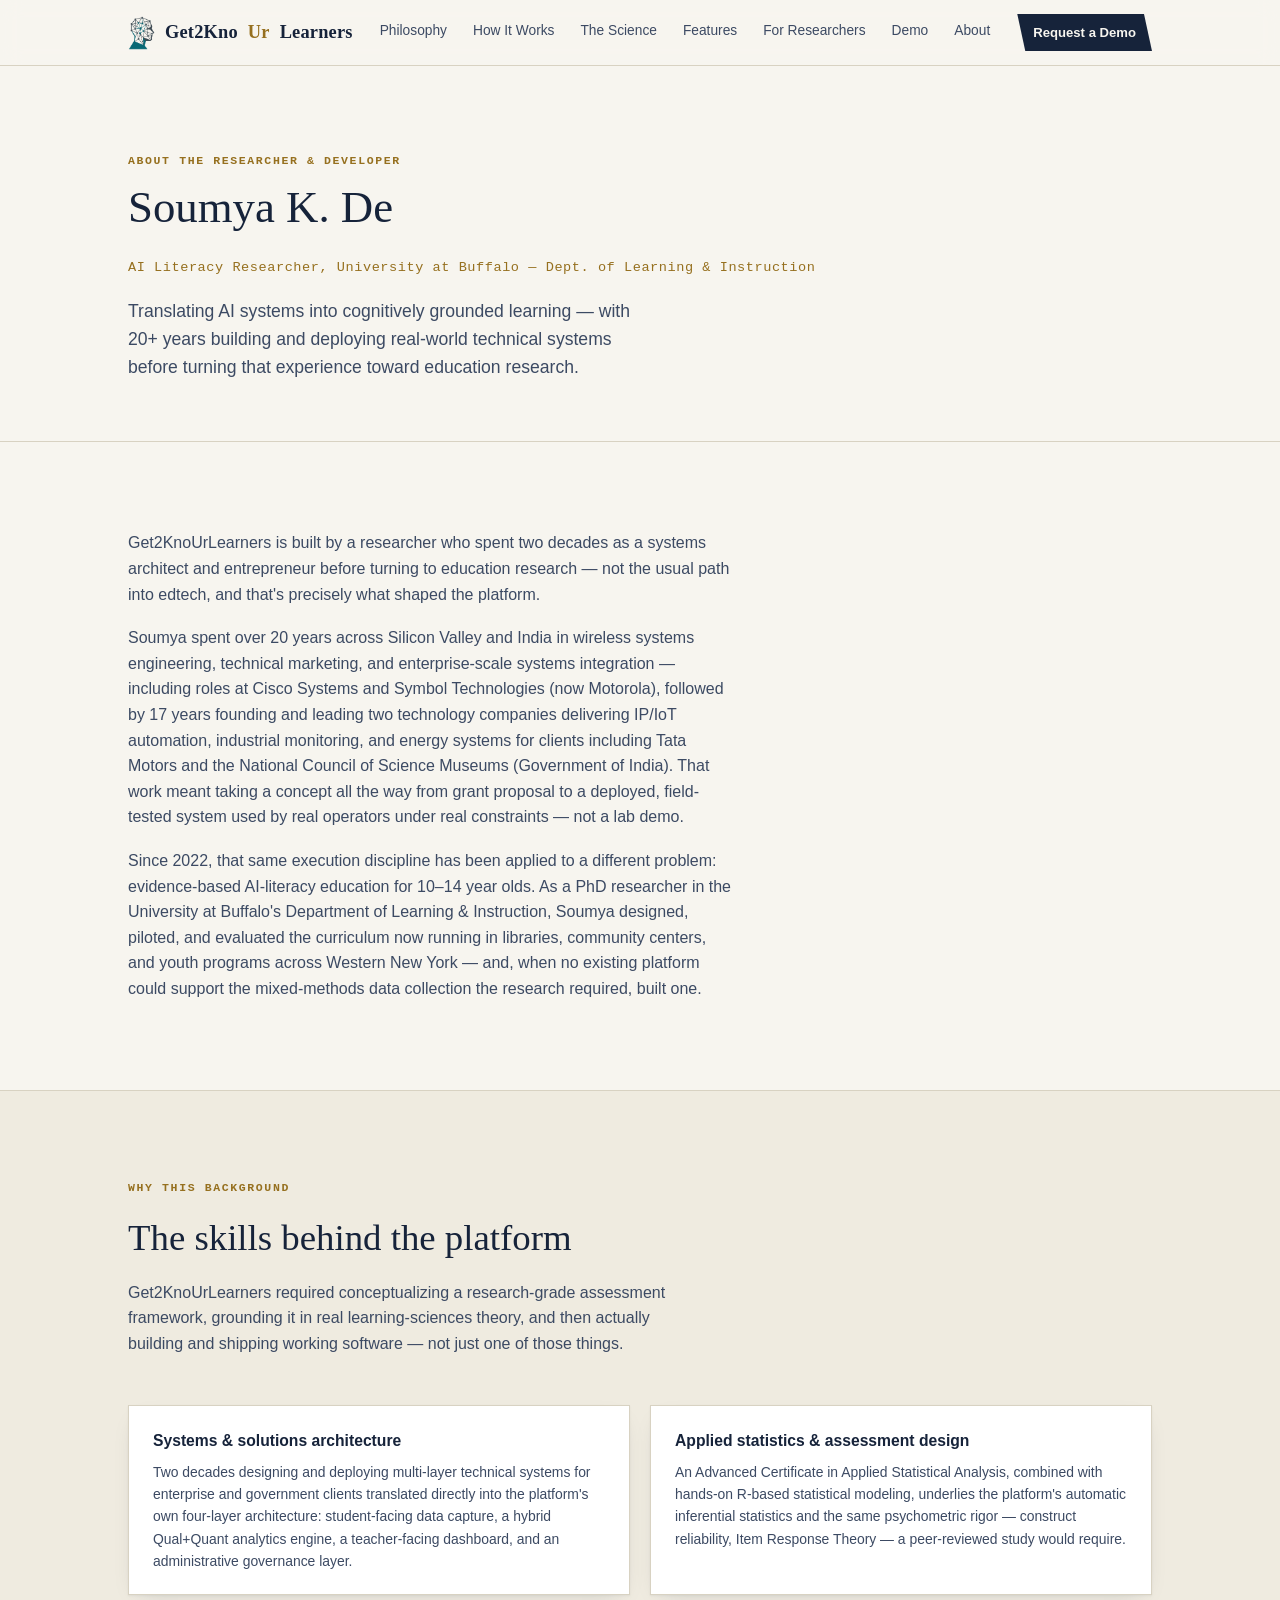
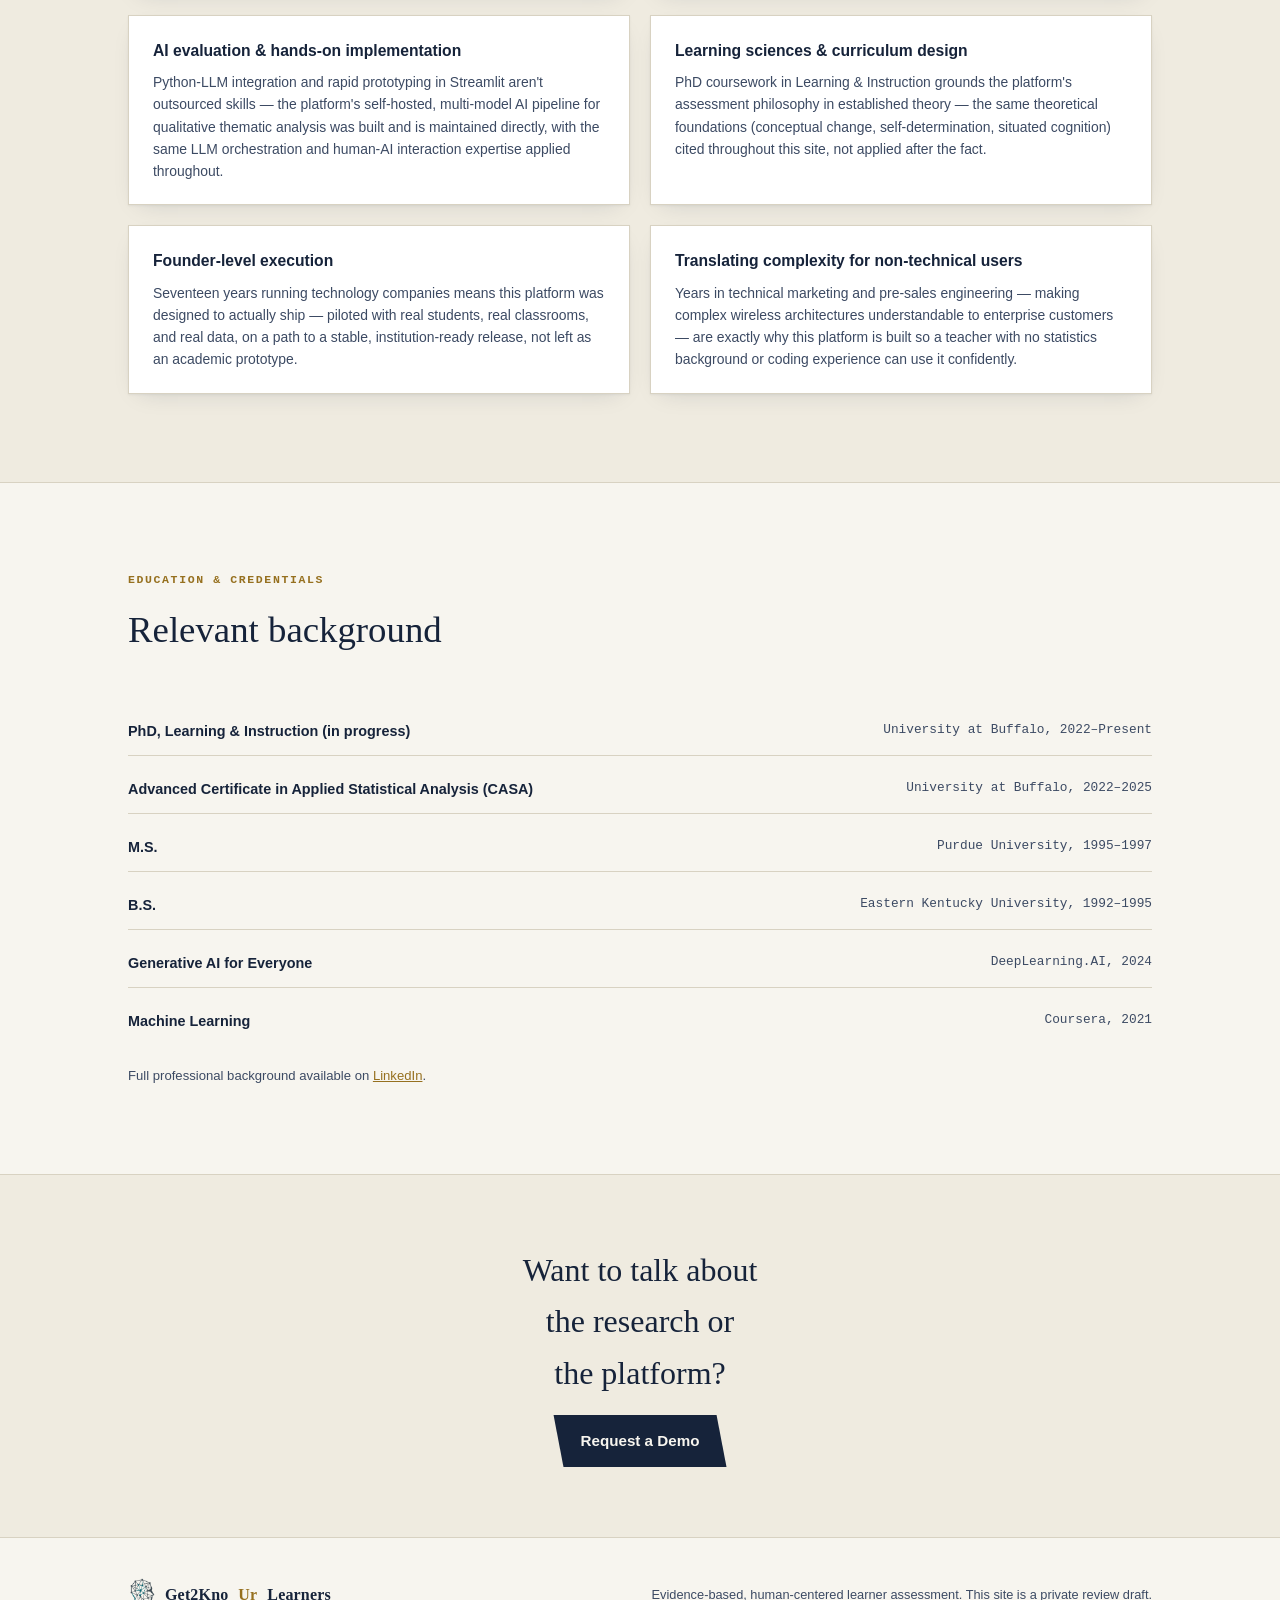
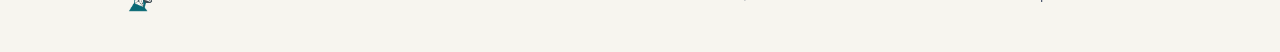
==== about.html @ a0a99dcf "Add "About the Researcher" page, extract shared stylesheet - New about.html: bio for Soumya K. De, d" ====
<!DOCTYPE html>
<html lang="en">
<head>
<meta charset="UTF-8">
<meta name="viewport" content="width=device-width, initial-scale=1.0">
<title>About the Researcher — Get2KnoUrLearners</title>
<meta name="description" content="The researcher and developer behind Get2KnoUrLearners — 20+ years in systems architecture and entrepreneurship, now a PhD researcher in Learning Sciences building evidence-based AI-literacy assessment.">
<link rel="icon" type="image/png" sizes="32x32" href="assets/favicon-32.png">
<link rel="icon" type="image/png" sizes="64x64" href="assets/favicon-64.png">
<link rel="apple-touch-icon" sizes="180x180" href="assets/favicon-180.png">
<link rel="stylesheet" href="style.css">
<style>
  .about-hero { padding: 80px 0 60px; border-bottom: 1px solid var(--line); }
  .about-hero h1 { font-size: clamp(2rem, 4vw, 2.8rem); max-width: 20ch; }
  .about-hero .role { font-family: var(--font-mono); font-size: 0.85rem; color: var(--gold); letter-spacing: 0.04em; margin-top: 14px; display: block; }
  .about-hero .tagline { font-size: 1.1rem; color: var(--ink-soft); max-width: 52ch; margin-top: 18px; }
  .bio-body p { font-size: 1rem; color: var(--ink-soft); margin-bottom: 18px; max-width: 68ch; }
  .bio-body p:last-child { margin-bottom: 0; }
  .why-grid { display: grid; grid-template-columns: 1fr 1fr; gap: 20px; margin-top: 8px; }
  @media (max-width: 760px) { .why-grid { grid-template-columns: 1fr; } }
  .why-card { padding: 22px 24px; background: var(--card-bg); border: 1px solid var(--line); box-shadow: var(--shadow); }
  .why-card h3 { font-size: 0.98rem; font-family: var(--font-body); font-weight: 700; margin-bottom: 8px; }
  .why-card p { font-size: 0.87rem; color: var(--ink-soft); }
  .cred-list { display: grid; gap: 10px; margin-top: 8px; }
  .cred-list .cred-row { display: flex; justify-content: space-between; gap: 16px; padding: 12px 0; border-bottom: 1px solid var(--line); font-size: 0.9rem; }
  .cred-list .cred-row:last-child { border-bottom: none; }
  .cred-list .cred-name { color: var(--ink); font-weight: 600; }
  .cred-list .cred-org { color: var(--ink-soft); font-family: var(--font-mono); font-size: 0.8rem; text-align: right; }
</style>
</head>
<body>

<nav class="topnav">
  <div class="topnav-inner">
    <div class="brand"><img src="assets/logo-icon.png" alt="Get2KnoUrLearners logo">Get2Kno<span class="dot">Ur</span>Learners</div>
    <div class="navlinks">
      <a href="index.html#beyond-the-score">Philosophy</a>
      <a href="index.html#how-it-works">How It Works</a>
      <a href="index.html#science">The Science</a>
      <a href="index.html#features">Features</a>
      <a href="index.html#researchers">For Researchers</a>
      <a href="index.html#get-started">Demo</a>
      <a href="about.html">About</a>
    </div>
    <a class="nav-cta" href="index.html#get-started">Request a Demo</a>
  </div>
</nav>

<header class="about-hero">
  <div class="container">
    <span class="eyebrow">About the researcher &amp; developer</span>
    <h1>Soumya K. De</h1>
    <span class="role">AI Literacy Researcher, University at Buffalo — Dept. of Learning &amp; Instruction</span>
    <p class="tagline">Translating AI systems into cognitively grounded learning — with 20+ years building and deploying real-world technical systems before turning that experience toward education research.</p>
  </div>
</header>

<section class="block">
  <div class="container bio-body">
    <p>Get2KnoUrLearners is built by a researcher who spent two decades as a systems architect and entrepreneur before turning to education research — not the usual path into edtech, and that's precisely what shaped the platform.</p>
    <p>Soumya spent over 20 years across Silicon Valley and India in wireless systems engineering, technical marketing, and enterprise-scale systems integration — including roles at Cisco Systems and Symbol Technologies (now Motorola), followed by 17 years founding and leading two technology companies delivering IP/IoT automation, industrial monitoring, and energy systems for clients including Tata Motors and the National Council of Science Museums (Government of India). That work meant taking a concept all the way from grant proposal to a deployed, field-tested system used by real operators under real constraints — not a lab demo.</p>
    <p>Since 2022, that same execution discipline has been applied to a different problem: evidence-based AI-literacy education for 10–14 year olds. As a PhD researcher in the University at Buffalo's Department of Learning &amp; Instruction, Soumya designed, piloted, and evaluated the curriculum now running in libraries, community centers, and youth programs across Western New York — and, when no existing platform could support the mixed-methods data collection the research required, built one.</p>
  </div>
</section>

<section class="block alt">
  <div class="container">
    <div class="block-head">
      <span class="eyebrow">Why this background</span>
      <h2>The skills behind the platform</h2>
      <p class="measure" style="color:var(--ink-soft); font-size:1rem;">Get2KnoUrLearners required conceptualizing a research-grade assessment framework, grounding it in real learning-sciences theory, and then actually building and shipping working software — not just one of those things.</p>
    </div>
    <div class="why-grid">
      <div class="why-card">
        <h3>Systems &amp; solutions architecture</h3>
        <p>Two decades designing and deploying multi-layer technical systems for enterprise and government clients translated directly into the platform's own four-layer architecture: student-facing data capture, a hybrid Qual+Quant analytics engine, a teacher-facing dashboard, and an administrative governance layer.</p>
      </div>
      <div class="why-card">
        <h3>Applied statistics &amp; assessment design</h3>
        <p>An Advanced Certificate in Applied Statistical Analysis, combined with hands-on R-based statistical modeling, underlies the platform's automatic inferential statistics and the same psychometric rigor — construct reliability, Item Response Theory — a peer-reviewed study would require.</p>
      </div>
      <div class="why-card">
        <h3>AI evaluation &amp; hands-on implementation</h3>
        <p>Python-LLM integration and rapid prototyping in Streamlit aren't outsourced skills — the platform's self-hosted, multi-model AI pipeline for qualitative thematic analysis was built and is maintained directly, with the same LLM orchestration and human-AI interaction expertise applied throughout.</p>
      </div>
      <div class="why-card">
        <h3>Learning sciences &amp; curriculum design</h3>
        <p>PhD coursework in Learning &amp; Instruction grounds the platform's assessment philosophy in established theory — the same theoretical foundations (conceptual change, self-determination, situated cognition) cited throughout this site, not applied after the fact.</p>
      </div>
      <div class="why-card">
        <h3>Founder-level execution</h3>
        <p>Seventeen years running technology companies means this platform was designed to actually ship — piloted with real students, real classrooms, and real data, on a path to a stable, institution-ready release, not left as an academic prototype.</p>
      </div>
      <div class="why-card">
        <h3>Translating complexity for non-technical users</h3>
        <p>Years in technical marketing and pre-sales engineering — making complex wireless architectures understandable to enterprise customers — are exactly why this platform is built so a teacher with no statistics background or coding experience can use it confidently.</p>
      </div>
    </div>
  </div>
</section>

<section class="block">
  <div class="container">
    <div class="block-head">
      <span class="eyebrow">Education &amp; credentials</span>
      <h2>Relevant background</h2>
    </div>
    <div class="cred-list">
      <div class="cred-row"><span class="cred-name">PhD, Learning &amp; Instruction (in progress)</span><span class="cred-org">University at Buffalo, 2022–Present</span></div>
      <div class="cred-row"><span class="cred-name">Advanced Certificate in Applied Statistical Analysis (CASA)</span><span class="cred-org">University at Buffalo, 2022–2025</span></div>
      <div class="cred-row"><span class="cred-name">M.S.</span><span class="cred-org">Purdue University, 1995–1997</span></div>
      <div class="cred-row"><span class="cred-name">B.S.</span><span class="cred-org">Eastern Kentucky University, 1992–1995</span></div>
      <div class="cred-row"><span class="cred-name">Generative AI for Everyone</span><span class="cred-org">DeepLearning.AI, 2024</span></div>
      <div class="cred-row"><span class="cred-name">Machine Learning</span><span class="cred-org">Coursera, 2021</span></div>
    </div>
    <p class="fine" style="margin-top: 20px;">Full professional background available on <a href="https://linkedin.com/in/soumyakde" style="color: var(--gold);">LinkedIn</a>.</p>
  </div>
</section>

<section class="block alt cta-block" style="text-align:center; padding: 70px 0;">
  <div class="container" style="display:grid; justify-items:center; gap:16px;">
    <h2 style="font-size: clamp(1.5rem, 3vw, 2rem);">Want to talk about the research or the platform?</h2>
    <a class="btn btn-primary" href="index.html#get-started">Request a Demo</a>
  </div>
</section>

<footer>
  <div class="container footer-inner">
    <div class="brand"><img src="assets/logo-icon.png" alt="Get2KnoUrLearners logo">Get2Kno<span class="dot">Ur</span>Learners</div>
    <p class="fine">Evidence-based, human-centered learner assessment. This site is a private review draft.</p>
  </div>
</footer>

</body>
</html>
---- style.css ----
:root {
    --ink: #16233A;
    --ink-soft: #3C4A63;
    --paper: #F7F5EF;
    --paper-2: #EFEBE0;
    --paper-3: #E4DFCF;
    --gold: #96701F;
    --gold-bright: #B8862E;
    --line: #D8D2C2;
    --card-bg: #FFFFFF;
    --shadow: 0 1px 2px rgba(22,35,58,0.06), 0 8px 24px -12px rgba(22,35,58,0.18);
    --good: #3D6B4F;
    --font-display: "Iowan Old Style", "Palatino Linotype", "URW Palladio L", Georgia, serif;
    --font-body: -apple-system, BlinkMacSystemFont, "Segoe UI", "Helvetica Neue", Arial, sans-serif;
    --font-mono: "Cascadia Code", "SF Mono", "Consolas", "Liberation Mono", monospace;
  }
  @media (prefers-color-scheme: dark) {
    :root {
      --ink: #EDE7D9;
      --ink-soft: #B9B2A0;
      --paper: #12161F;
      --paper-2: #171C27;
      --paper-3: #1E2432;
      --gold: #D9A544;
      --gold-bright: #E8BC66;
      --line: #2B3140;
      --card-bg: #171C27;
      --shadow: 0 1px 2px rgba(0,0,0,0.3), 0 8px 24px -12px rgba(0,0,0,0.5);
      --good: #6FAE85;
    }
  }
  :root[data-theme="dark"] {
    --ink: #EDE7D9;
    --ink-soft: #B9B2A0;
    --paper: #12161F;
    --paper-2: #171C27;
    --paper-3: #1E2432;
    --gold: #D9A544;
    --gold-bright: #E8BC66;
    --line: #2B3140;
    --card-bg: #171C27;
    --shadow: 0 1px 2px rgba(0,0,0,0.3), 0 8px 24px -12px rgba(0,0,0,0.5);
    --good: #6FAE85;
  }
  :root[data-theme="light"] {
    --ink: #16233A;
    --ink-soft: #3C4A63;
    --paper: #F7F5EF;
    --paper-2: #EFEBE0;
    --paper-3: #E4DFCF;
    --gold: #96701F;
    --gold-bright: #B8862E;
    --line: #D8D2C2;
    --card-bg: #FFFFFF;
    --shadow: 0 1px 2px rgba(22,35,58,0.06), 0 8px 24px -12px rgba(22,35,58,0.18);
    --good: #3D6B4F;
  }

  * { box-sizing: border-box; }
  html { scroll-behavior: smooth; }
  @media (prefers-reduced-motion: reduce) {
    html { scroll-behavior: auto; }
    * { animation-duration: 0.01ms !important; animation-iteration-count: 1 !important; transition-duration: 0.01ms !important; }
  }
  body {
    margin: 0;
    background: var(--paper);
    color: var(--ink);
    font-family: var(--font-body);
    line-height: 1.6;
    -webkit-font-smoothing: antialiased;
  }
  h1, h2, h3 { font-family: var(--font-display); text-wrap: balance; font-weight: 500; margin: 0; color: var(--ink); }
  p { margin: 0; }
  a { color: inherit; }
  .container { max-width: 1080px; margin: 0 auto; padding: 0 28px; }
  .measure { max-width: 62ch; }
  .eyebrow {
    font-family: var(--font-mono);
    font-size: 0.72rem;
    letter-spacing: 0.14em;
    text-transform: uppercase;
    color: var(--gold);
    font-weight: 600;
  }
  .tabular { font-variant-numeric: tabular-nums; font-family: var(--font-mono); }

  /* -------- Nav -------- */
  nav.topnav {
    position: sticky; top: 0; z-index: 40;
    background: color-mix(in srgb, var(--paper) 88%, transparent);
    backdrop-filter: blur(10px);
    border-bottom: 1px solid var(--line);
  }
  .topnav-inner {
    max-width: 1080px; margin: 0 auto; padding: 14px 28px;
    display: flex; align-items: center; justify-content: space-between; gap: 24px;
  }
  .brand {
    font-family: var(--font-display); font-size: 1.15rem; font-weight: 600;
    letter-spacing: 0.01em; white-space: nowrap;
    display: flex; align-items: center; gap: 10px;
  }
  .brand img { height: 34px; width: auto; display: block; }
  .brand .dot { color: var(--gold); }
  .navlinks { display: flex; gap: 22px; flex-wrap: wrap; }
  .navlinks a {
    text-decoration: none; font-size: 0.86rem; color: var(--ink-soft);
    padding: 6px 2px; border-bottom: 2px solid transparent; transition: border-color 0.15s, color 0.15s;
  }
  .navlinks a:hover, .navlinks a:focus-visible { color: var(--ink); border-color: var(--gold); outline: none; }
  .nav-cta {
    font-size: 0.82rem; font-weight: 600; padding: 8px 16px;
    background: var(--ink); color: var(--paper);
    text-decoration: none; white-space: nowrap;
    clip-path: polygon(0 0, calc(100% - 8px) 0, 100% 100%, 8px 100%);
  }
  :root[data-theme="dark"] .nav-cta, @media (prefers-color-scheme: dark) { }
  .nav-cta:hover { background: var(--gold); color: var(--paper); }
  @media (max-width: 760px) { .navlinks { display: none; } }

  /* -------- Buttons -------- */
  .btn {
    display: inline-flex; align-items: center; gap: 8px;
    font-family: var(--font-body); font-weight: 600; font-size: 0.95rem;
    padding: 13px 26px; text-decoration: none; cursor: pointer;
    border: 1px solid transparent;
    clip-path: polygon(0 0, calc(100% - 10px) 0, 100% 100%, 10px 100%);
  }
  .btn-primary { background: var(--ink); color: var(--paper); }
  .btn-primary:hover { background: var(--gold); }
  .btn-ghost { background: transparent; color: var(--ink); border: 1px solid var(--line); clip-path: none; padding: 12px 22px; }
  .btn-ghost:hover { border-color: var(--gold); color: var(--gold); }
  :root[data-theme="dark"] .btn-primary, @media (prefers-color-scheme: dark) { .btn-primary { color: var(--paper); } }

  /* -------- Hero -------- */
  .hero {
    position: relative; overflow: hidden;
    border-bottom: 1px solid var(--line);
  }
  .hero-inner {
    max-width: 1080px; margin: 0 auto; padding: 96px 28px 80px;
    position: relative; z-index: 2;
    display: grid; gap: 28px; justify-items: start;
  }
  #mosaic-canvas { position: absolute; inset: 0; width: 100%; height: 100%; z-index: 1; opacity: 0.7; }
  .hero h1 { font-size: clamp(2.4rem, 5vw, 3.6rem); line-height: 1.08; max-width: 16ch; }
  .hero h1 em { font-style: normal; color: var(--gold); }
  .hero-sub { font-size: 1.15rem; color: var(--ink-soft); max-width: 46ch; }
  .hero-support { font-size: 0.92rem; color: var(--ink-soft); max-width: 50ch; border-left: 2px solid var(--gold); padding-left: 14px; }
  .hero-ctas { display: flex; gap: 14px; flex-wrap: wrap; margin-top: 4px; }

  /* -------- Section rhythm -------- */
  section.block { padding: 88px 0; border-bottom: 1px solid var(--line); }
  section.block.alt { background: var(--paper-2); }
  .block-head { display: grid; gap: 12px; margin-bottom: 48px; max-width: 62ch; }
  .block-head h2 { font-size: clamp(1.7rem, 3vw, 2.3rem); }

  /* -------- How it works -------- */
  .flow { display: grid; grid-template-columns: repeat(4, 1fr); gap: 20px; }
  @media (max-width: 880px) { .flow { grid-template-columns: 1fr 1fr; } }
  @media (max-width: 560px) { .flow { grid-template-columns: 1fr; } }
  .flow-step { position: relative; padding: 26px 20px 22px; background: var(--card-bg); border: 1px solid var(--line); box-shadow: var(--shadow); }
  .flow-step .num { font-family: var(--font-mono); font-size: 0.78rem; color: var(--gold); letter-spacing: 0.08em; }
  .flow-step h3 { font-size: 1.05rem; margin: 10px 0 8px; font-family: var(--font-body); font-weight: 700; }
  .flow-step p { font-size: 0.9rem; color: var(--ink-soft); }
  .flow-arrow { display: none; }
  @media (min-width: 561px) {
    .flow-step:not(:last-child)::after {
      content: "→"; position: absolute; right: -18px; top: 50%; transform: translateY(-50%);
      color: var(--line); font-size: 1.1rem;
    }
    @media (max-width: 880px) { .flow-step:nth-child(2)::after { display:none; } .flow-step:nth-child(4)::after { display:none; } }
  }
  .callout {
    margin-top: 32px; font-family: var(--font-display); font-size: 1.1rem; font-style: italic;
    color: var(--ink-soft); max-width: 50ch;
  }

  /* -------- Science -------- */
  .science-grid { display: grid; grid-template-columns: 1fr 1fr 1fr; gap: 20px; margin-top: 8px; }
  @media (max-width: 880px) { .science-grid { grid-template-columns: 1fr; } }
  .instrument-card { padding: 24px; background: var(--card-bg); border: 1px solid var(--line); box-shadow: var(--shadow); }
  .instrument-card h3 { font-size: 1.02rem; font-family: var(--font-body); font-weight: 700; margin-bottom: 8px; }
  .instrument-card p { font-size: 0.88rem; color: var(--ink-soft); }
  .instrument-card ul { margin: 12px 0 0; padding: 0; list-style: none; display: grid; gap: 6px; }
  .instrument-card ul li { font-size: 0.82rem; color: var(--ink-soft); padding-left: 20px; position: relative; }
  .instrument-card ul li::before { content: "—"; position: absolute; left: 0; width: 16px; color: var(--gold); }
  .cite { display: block; margin-top: 14px; font-family: var(--font-mono); font-size: 0.74rem; color: var(--gold); }
  .rigor-note {
    margin-top: 40px; padding: 24px 26px; background: var(--paper-3); border-left: 3px solid var(--gold);
  }
  .rigor-note p { font-size: 0.94rem; color: var(--ink-soft); }
  .fine { margin-top: 18px; font-size: 0.82rem; color: var(--ink-soft); }

  /* -------- Features -------- */
  .feat-grid { display: grid; grid-template-columns: repeat(3, 1fr); gap: 1px; background: var(--line); border: 1px solid var(--line); }
  @media (max-width: 880px) { .feat-grid { grid-template-columns: 1fr 1fr; } }
  @media (max-width: 560px) { .feat-grid { grid-template-columns: 1fr; } }
  .feat-cell { background: var(--card-bg); padding: 26px 22px; }
  .feat-cell h3 { font-size: 0.98rem; font-family: var(--font-body); font-weight: 700; margin-bottom: 8px; }
  .feat-cell p { font-size: 0.86rem; color: var(--ink-soft); }

  /* -------- Comparison table -------- */
  .table-wrap { overflow-x: auto; border: 1px solid var(--line); }
  table.cmp { border-collapse: collapse; width: 100%; min-width: 720px; font-size: 0.88rem; background: var(--card-bg); }
  table.cmp th, table.cmp td { padding: 14px 16px; border-bottom: 1px solid var(--line); text-align: left; }
  table.cmp th { font-family: var(--font-mono); font-size: 0.72rem; letter-spacing: 0.06em; text-transform: uppercase; color: var(--ink-soft); font-weight: 600; }
  table.cmp td:first-child { color: var(--ink-soft); }
  table.cmp th:not(:first-child), table.cmp td:not(:first-child) { text-align: center; }
  table.cmp tr:last-child td { border-bottom: none; }
  .col-us { background: color-mix(in srgb, var(--gold) 10%, transparent); font-weight: 700; }
  .yes { color: var(--good); font-weight: 700; }
  .no { color: var(--ink-soft); opacity: 0.55; }
  .framing { font-size: 0.98rem; color: var(--ink-soft); max-width: 68ch; margin-bottom: 32px; }

  /* -------- Researchers section -------- */
  .research-layout { display: grid; grid-template-columns: 1.3fr 1fr; gap: 48px; align-items: start; }
  @media (max-width: 860px) { .research-layout { grid-template-columns: 1fr; } }
  .research-body p { font-size: 1rem; color: var(--ink-soft); margin-bottom: 18px; }
  .research-body p:last-child { margin-bottom: 0; }
  .vision-box { padding: 26px; background: var(--card-bg); border: 1px solid var(--line); box-shadow: var(--shadow); }
  .vision-box .eyebrow { display: block; margin-bottom: 10px; }
  .vision-box p { font-size: 0.92rem; color: var(--ink-soft); }
  .vision-box .btn { margin-top: 20px; }

  /* -------- Dashboard tours -------- */
  .tour-tabs { display: flex; gap: 10px; flex-wrap: wrap; margin-bottom: 28px; }
  .tour-tab {
    font-family: var(--font-body); font-weight: 600; font-size: 0.9rem;
    padding: 11px 20px; background: var(--card-bg); color: var(--ink-soft);
    border: 1px solid var(--line); cursor: pointer;
    clip-path: polygon(0 0, calc(100% - 8px) 0, 100% 100%, 8px 100%);
    display: flex; align-items: center; gap: 8px;
  }
  .tour-tab .dur { font-family: var(--font-mono); font-size: 0.72rem; color: var(--ink-soft); opacity: 0.7; }
  .tour-tab[aria-selected="true"] { background: var(--ink); color: var(--paper); border-color: var(--ink); }
  .tour-tab[aria-selected="true"] .dur { color: var(--paper); opacity: 0.75; }
  .tour-tab:hover:not([aria-selected="true"]) { border-color: var(--gold); color: var(--ink); }
  .tour-subtabs { display: none; gap: 8px; margin-bottom: 18px; }
  .tour-subtabs.show { display: flex; }
  .tour-subtab {
    font-family: var(--font-mono); font-size: 0.76rem; padding: 6px 14px;
    background: transparent; color: var(--ink-soft); border: 1px solid var(--line); cursor: pointer;
  }
  .tour-subtab[aria-selected="true"] { border-color: var(--gold); color: var(--gold); font-weight: 600; }
  .tour-panel { display: none; }
  .tour-panel.active { display: block; }
  .video-frame {
    aspect-ratio: 16/9; max-width: 760px;
    border: 1px solid var(--line); background: var(--paper-3);
    box-shadow: var(--shadow); overflow: hidden;
  }
  .video-frame iframe { width: 100%; height: 100%; border: 0; display: block; }
  .video-placeholder {
    width: 100%; height: 100%; display: grid; place-items: center;
    text-align: center; gap: 10px; padding: 32px; border: 1px dashed var(--line);
  }
  .video-placeholder .glyph { font-size: 2rem; opacity: 0.5; }
  .video-placeholder p { font-size: 0.9rem; color: var(--ink-soft); max-width: 40ch; }

  /* -------- Get started -------- */
  .cta-block { text-align: center; display: grid; justify-items: center; gap: 18px; }
  .cta-block h2 { font-size: clamp(1.8rem, 3.4vw, 2.5rem); max-width: 18ch; }
  .cta-block .hero-sub { text-align: center; }
  .form-grid { display: grid; grid-template-columns: 1fr 1fr; gap: 14px; max-width: 560px; width: 100%; margin-top: 12px; text-align: left; }
  @media (max-width: 560px) { .form-grid { grid-template-columns: 1fr; } }
  .form-grid label { display: grid; gap: 6px; font-size: 0.82rem; color: var(--ink-soft); }
  .form-grid input, .form-grid textarea {
    font-family: var(--font-body); font-size: 0.95rem; padding: 10px 12px;
    background: var(--card-bg); border: 1px solid var(--line); color: var(--ink);
  }
  .form-grid input:focus-visible, .form-grid textarea:focus-visible { outline: 2px solid var(--gold); outline-offset: 1px; }
  .form-grid .full { grid-column: 1 / -1; }
  .form-grid button { grid-column: 1 / -1; justify-self: start; margin-top: 4px; }

  .cal-inline-frame {
    width: 100%; max-width: 760px; min-height: 620px;
    margin-top: 16px; background: var(--card-bg);
    border: 1px solid var(--line); box-shadow: var(--shadow);
    overflow: hidden;
  }

  footer { padding: 40px 0; }
  .footer-inner { display: flex; justify-content: space-between; align-items: center; flex-wrap: wrap; gap: 12px; }
  footer .brand { font-size: 1rem; }
  footer .fine { color: var(--ink-soft); font-size: 0.8rem; margin: 0; }
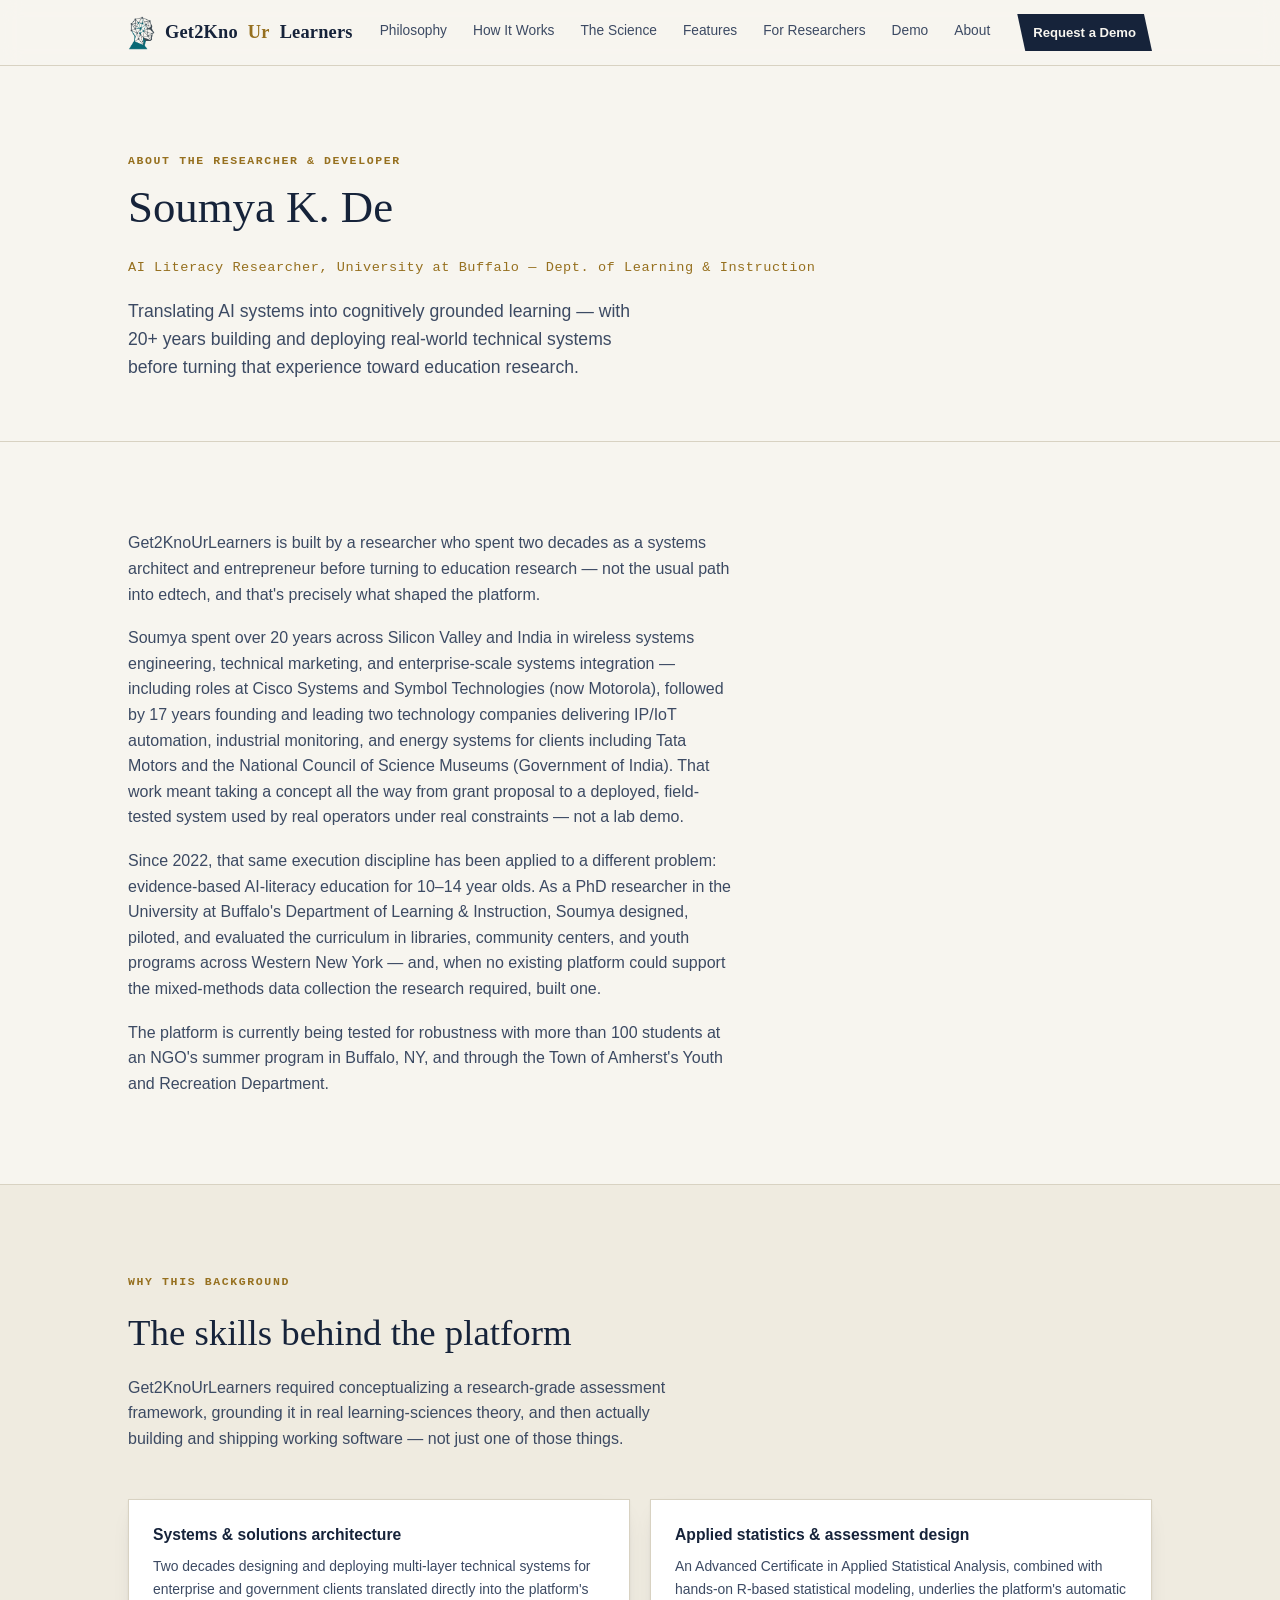
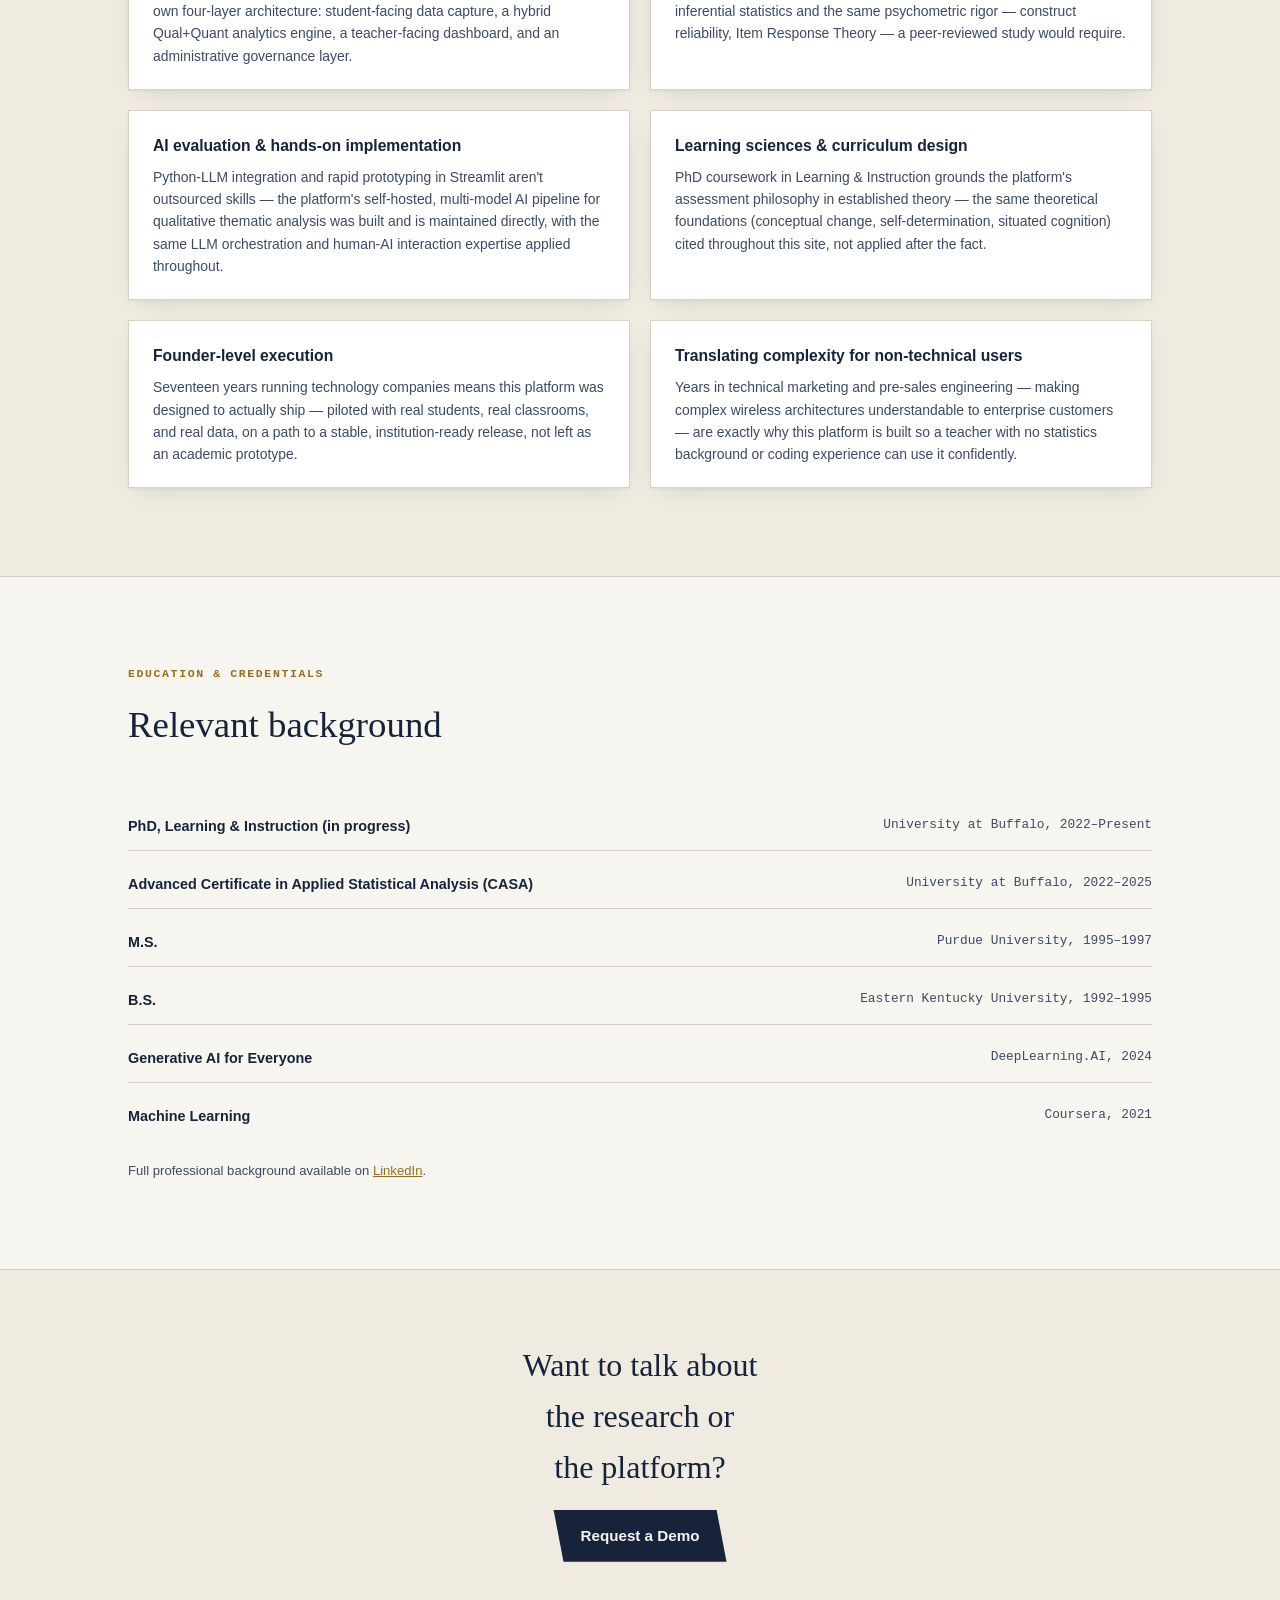
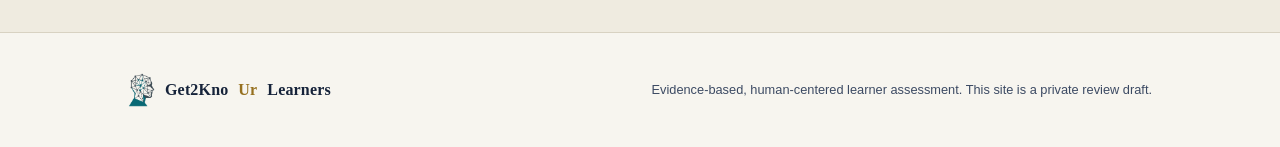
==== commit 9f3bae87: "About page: remove inaccurate 'now running' claim, add current pilot sites Clarifies the curriculum " ====
--- a/about.html
+++ b/about.html
@@ -59,7 +59,8 @@
   <div class="container bio-body">
     <p>Get2KnoUrLearners is built by a researcher who spent two decades as a systems architect and entrepreneur before turning to education research — not the usual path into edtech, and that's precisely what shaped the platform.</p>
     <p>Soumya spent over 20 years across Silicon Valley and India in wireless systems engineering, technical marketing, and enterprise-scale systems integration — including roles at Cisco Systems and Symbol Technologies (now Motorola), followed by 17 years founding and leading two technology companies delivering IP/IoT automation, industrial monitoring, and energy systems for clients including Tata Motors and the National Council of Science Museums (Government of India). That work meant taking a concept all the way from grant proposal to a deployed, field-tested system used by real operators under real constraints — not a lab demo.</p>
-    <p>Since 2022, that same execution discipline has been applied to a different problem: evidence-based AI-literacy education for 10–14 year olds. As a PhD researcher in the University at Buffalo's Department of Learning &amp; Instruction, Soumya designed, piloted, and evaluated the curriculum now running in libraries, community centers, and youth programs across Western New York — and, when no existing platform could support the mixed-methods data collection the research required, built one.</p>
+    <p>Since 2022, that same execution discipline has been applied to a different problem: evidence-based AI-literacy education for 10–14 year olds. As a PhD researcher in the University at Buffalo's Department of Learning &amp; Instruction, Soumya designed, piloted, and evaluated the curriculum in libraries, community centers, and youth programs across Western New York — and, when no existing platform could support the mixed-methods data collection the research required, built one.</p>
+    <p>The platform is currently being tested for robustness with more than 100 students at an NGO's summer program in Buffalo, NY, and through the Town of Amherst's Youth and Recreation Department.</p>
   </div>
 </section>
 
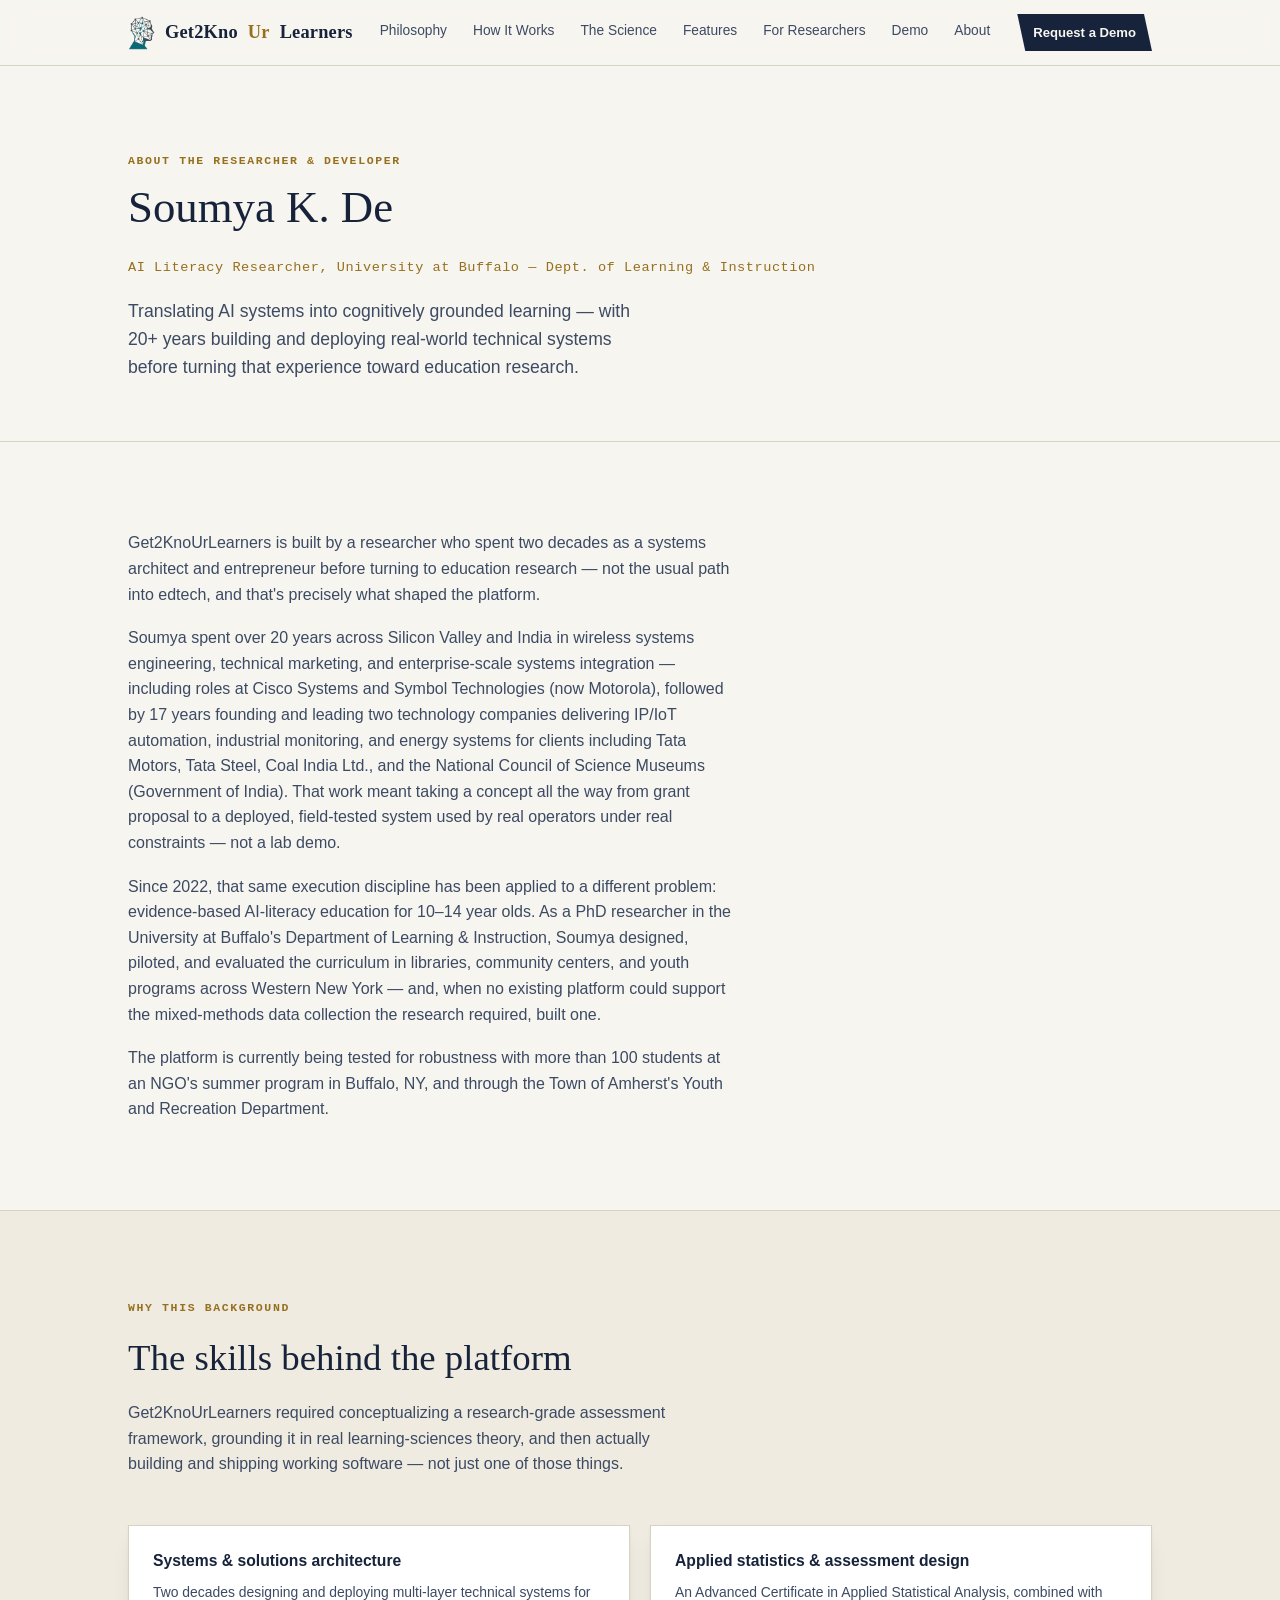
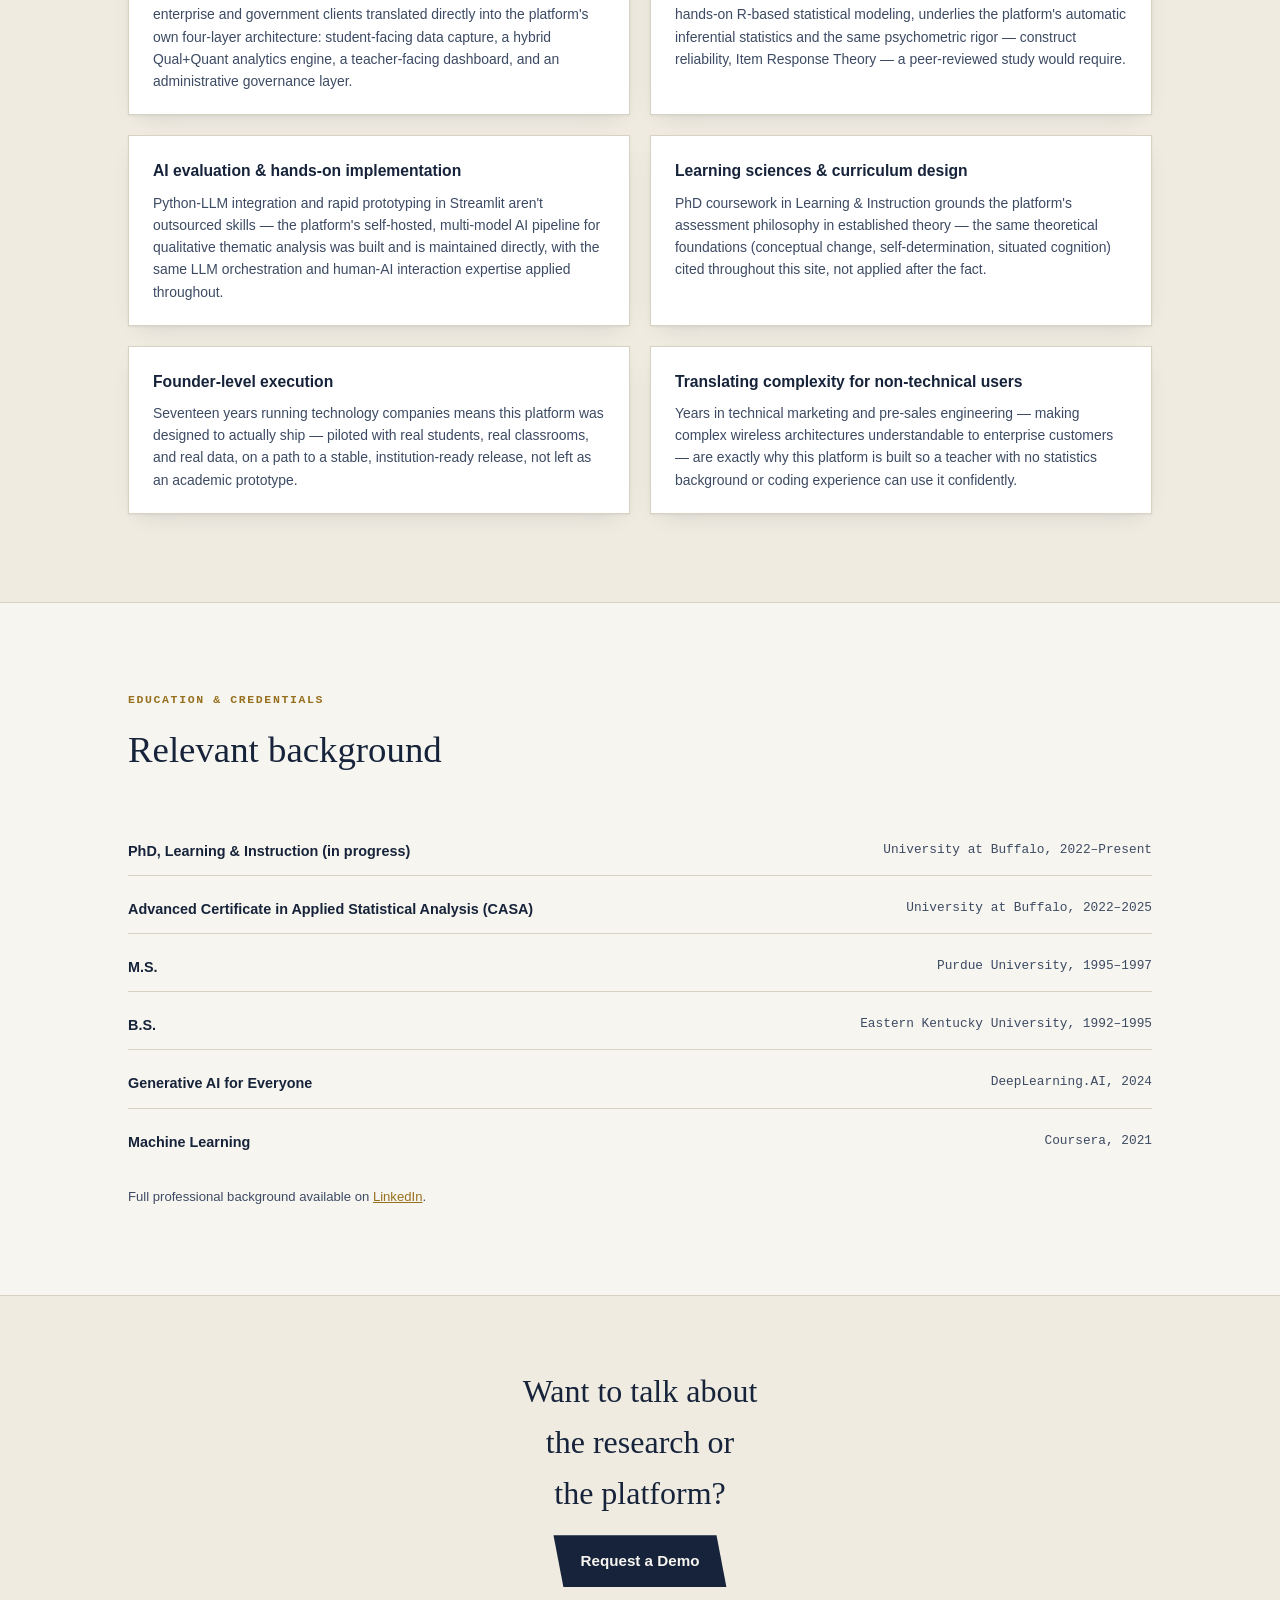
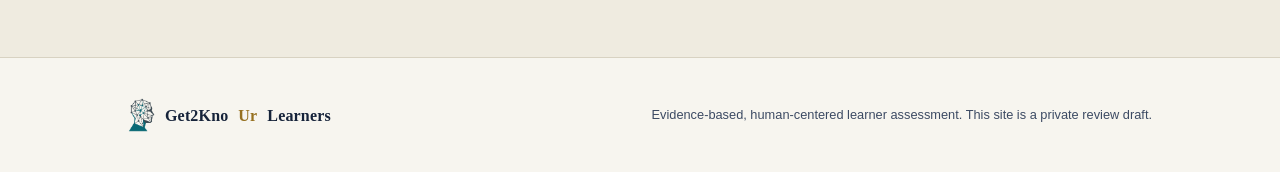
==== commit 11272a3f: "About page: add Tata Steel and Coal India Ltd. to client list" ====
--- a/about.html
+++ b/about.html
@@ -58,7 +58,7 @@
 <section class="block">
   <div class="container bio-body">
     <p>Get2KnoUrLearners is built by a researcher who spent two decades as a systems architect and entrepreneur before turning to education research — not the usual path into edtech, and that's precisely what shaped the platform.</p>
-    <p>Soumya spent over 20 years across Silicon Valley and India in wireless systems engineering, technical marketing, and enterprise-scale systems integration — including roles at Cisco Systems and Symbol Technologies (now Motorola), followed by 17 years founding and leading two technology companies delivering IP/IoT automation, industrial monitoring, and energy systems for clients including Tata Motors and the National Council of Science Museums (Government of India). That work meant taking a concept all the way from grant proposal to a deployed, field-tested system used by real operators under real constraints — not a lab demo.</p>
+    <p>Soumya spent over 20 years across Silicon Valley and India in wireless systems engineering, technical marketing, and enterprise-scale systems integration — including roles at Cisco Systems and Symbol Technologies (now Motorola), followed by 17 years founding and leading two technology companies delivering IP/IoT automation, industrial monitoring, and energy systems for clients including Tata Motors, Tata Steel, Coal India Ltd., and the National Council of Science Museums (Government of India). That work meant taking a concept all the way from grant proposal to a deployed, field-tested system used by real operators under real constraints — not a lab demo.</p>
     <p>Since 2022, that same execution discipline has been applied to a different problem: evidence-based AI-literacy education for 10–14 year olds. As a PhD researcher in the University at Buffalo's Department of Learning &amp; Instruction, Soumya designed, piloted, and evaluated the curriculum in libraries, community centers, and youth programs across Western New York — and, when no existing platform could support the mixed-methods data collection the research required, built one.</p>
     <p>The platform is currently being tested for robustness with more than 100 students at an NGO's summer program in Buffalo, NY, and through the Town of Amherst's Youth and Recreation Department.</p>
   </div>
